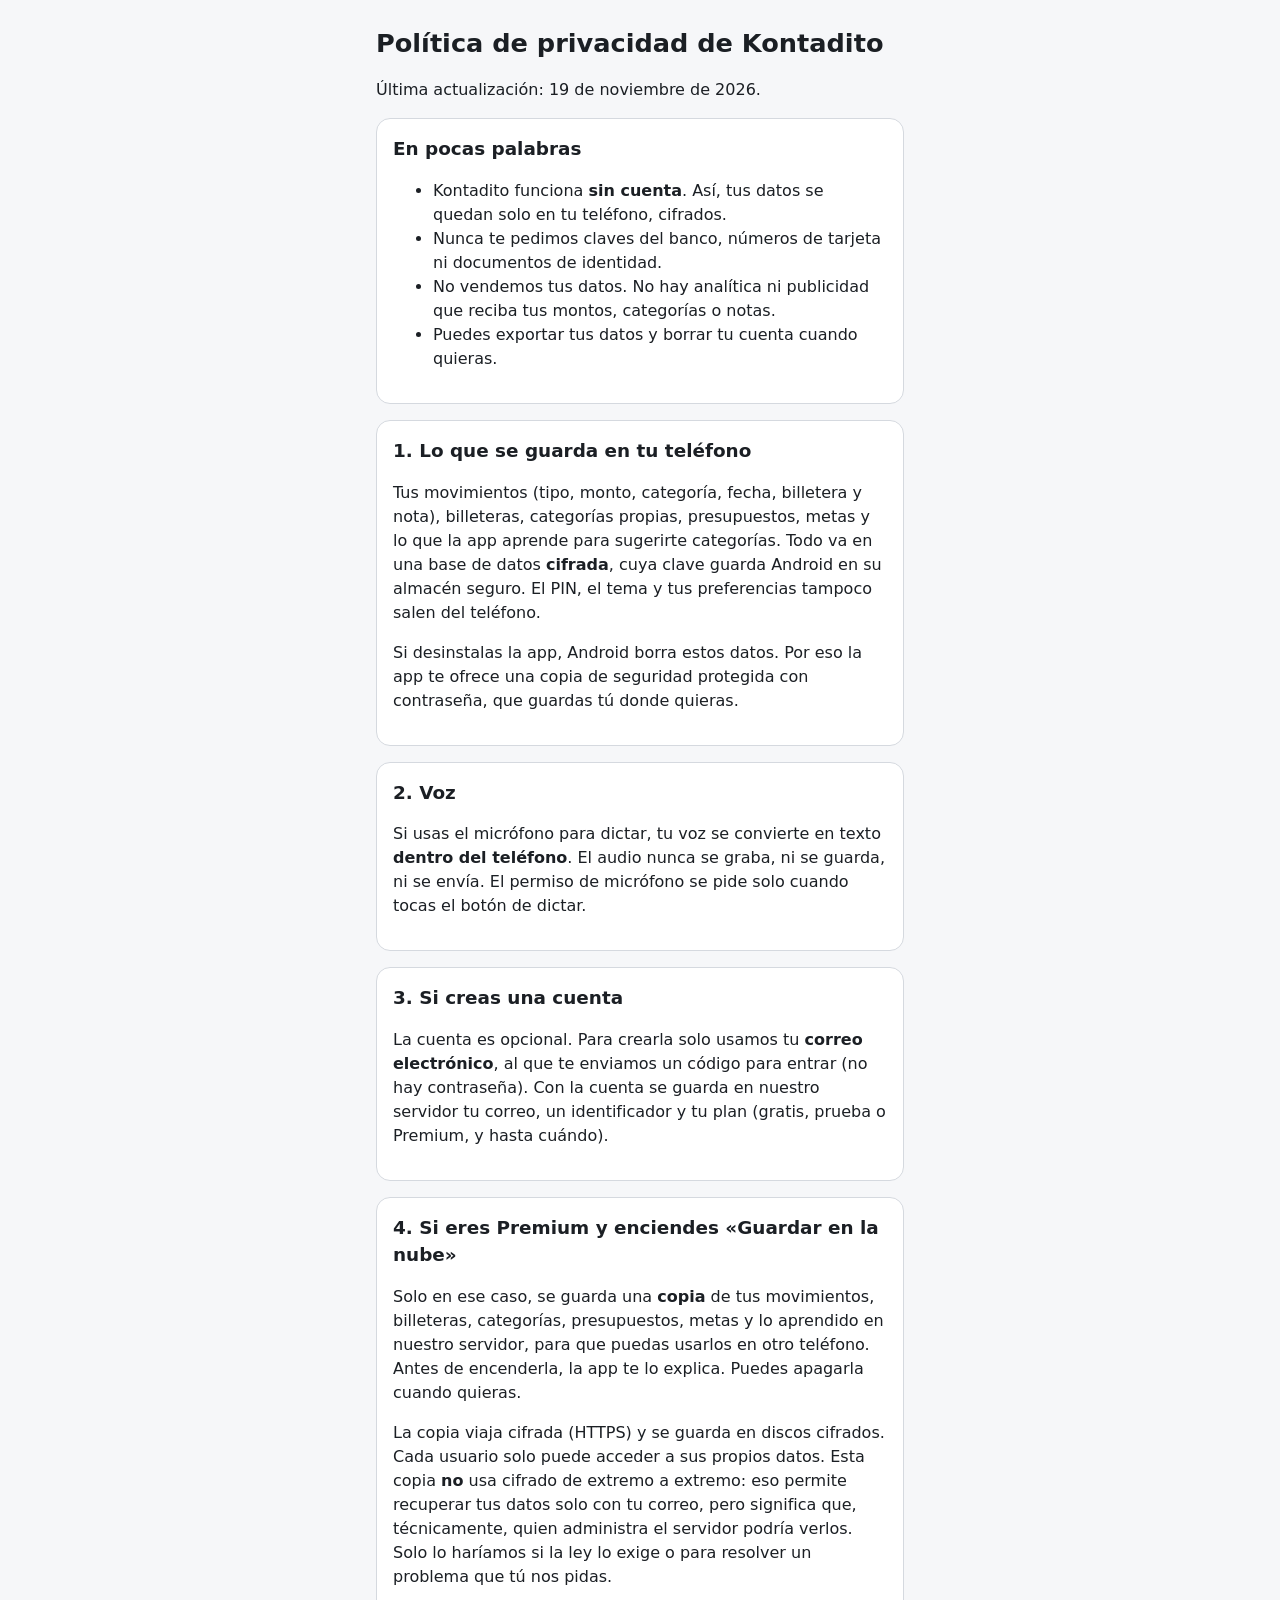
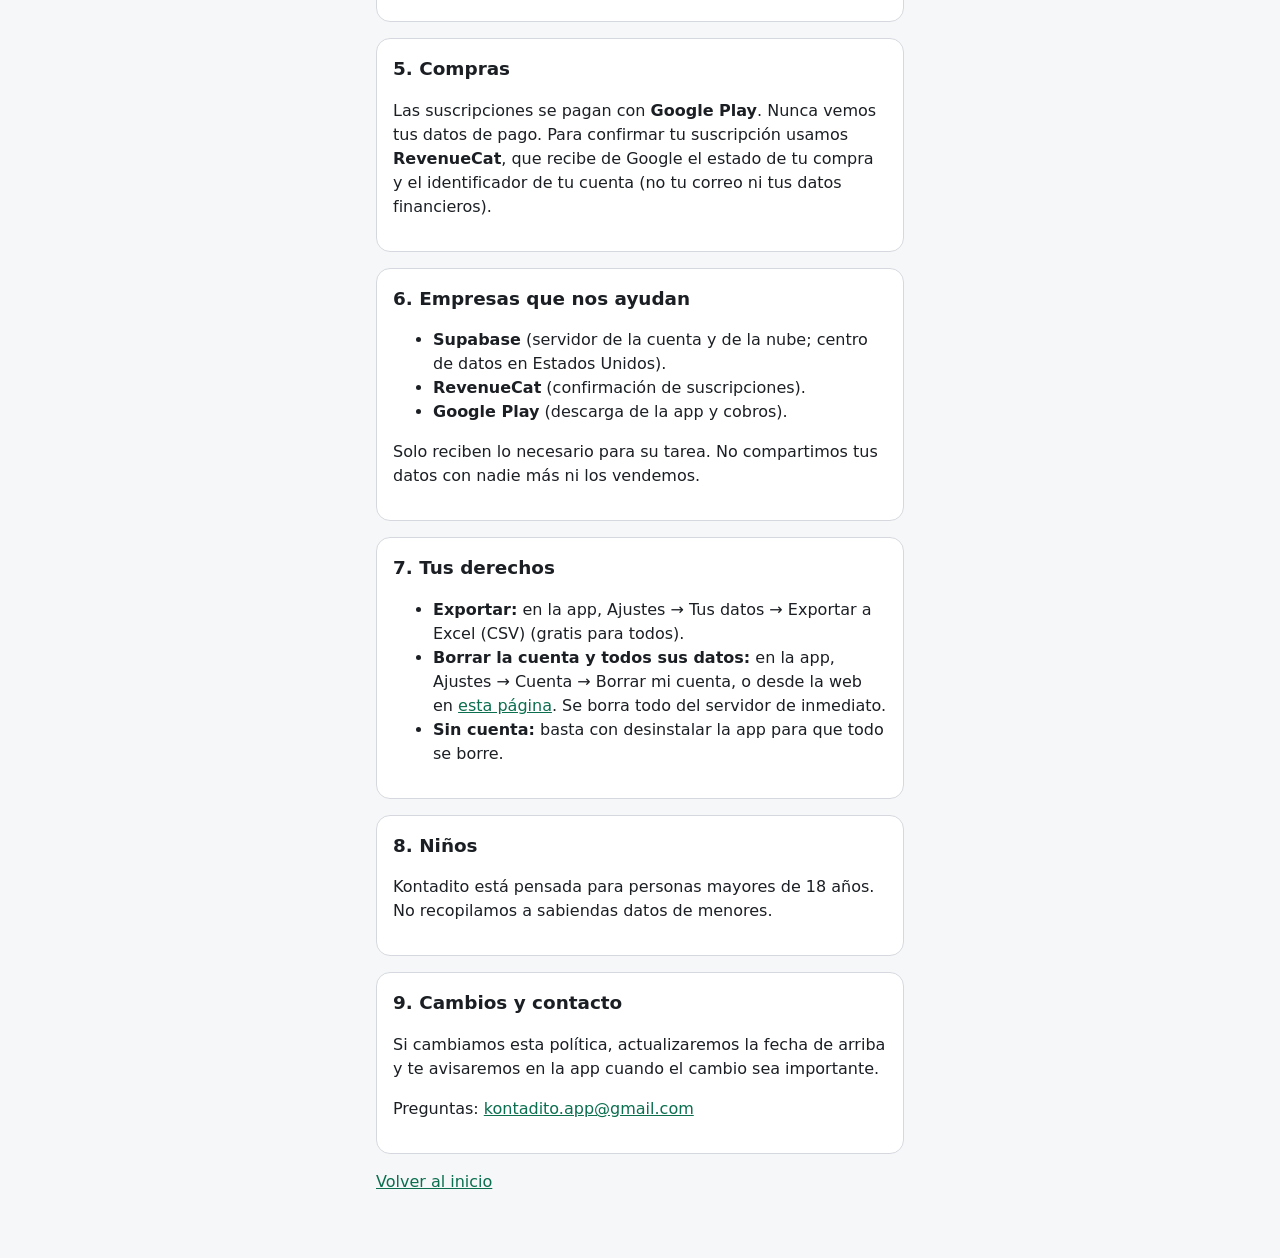
==== privacidad.html @ d3157e6e "Política de privacidad y enlace en el inicio Co-Authored-By: Claude Opus 5.5 <noreply@anthropic.com>" ====
<!doctype html>
<html lang="es">
<head>
  <meta charset="utf-8">
  <meta name="viewport" content="width=device-width, initial-scale=1">
  <meta http-equiv="Content-Security-Policy" content="default-src 'none'; style-src 'self'; img-src 'self'; base-uri 'none'; form-action 'none'">
  <meta name="referrer" content="no-referrer">
  <title>Política de privacidad · Kontadito</title>
  <link rel="stylesheet" href="estilos.css">
</head>
<body>
  <main>
    <h1>Política de privacidad de Kontadito</h1>
    <p>Última actualización: 19 de noviembre de 2026.</p>

    <section class="tarjeta">
      <h2>En pocas palabras</h2>
      <ul>
        <li>Kontadito funciona <strong>sin cuenta</strong>. Así, tus datos se quedan solo en tu teléfono, cifrados.</li>
        <li>Nunca te pedimos claves del banco, números de tarjeta ni documentos de identidad.</li>
        <li>No vendemos tus datos. No hay analítica ni publicidad que reciba tus montos, categorías o notas.</li>
        <li>Puedes exportar tus datos y borrar tu cuenta cuando quieras.</li>
      </ul>
    </section>

    <section class="tarjeta">
      <h2>1. Lo que se guarda en tu teléfono</h2>
      <p>Tus movimientos (tipo, monto, categoría, fecha, billetera y nota), billeteras, categorías propias,
        presupuestos, metas y lo que la app aprende para sugerirte categorías. Todo va en una base de datos
        <strong>cifrada</strong>, cuya clave guarda Android en su almacén seguro. El PIN, el tema y tus
        preferencias tampoco salen del teléfono.</p>
      <p>Si desinstalas la app, Android borra estos datos. Por eso la app te ofrece una copia de seguridad
        protegida con contraseña, que guardas tú donde quieras.</p>
    </section>

    <section class="tarjeta">
      <h2>2. Voz</h2>
      <p>Si usas el micrófono para dictar, tu voz se convierte en texto <strong>dentro del teléfono</strong>.
        El audio nunca se graba, ni se guarda, ni se envía. El permiso de micrófono se pide solo cuando tocas
        el botón de dictar.</p>
    </section>

    <section class="tarjeta">
      <h2>3. Si creas una cuenta</h2>
      <p>La cuenta es opcional. Para crearla solo usamos tu <strong>correo electrónico</strong>, al que te
        enviamos un código para entrar (no hay contraseña). Con la cuenta se guarda en nuestro servidor tu
        correo, un identificador y tu plan (gratis, prueba o Premium, y hasta cuándo).</p>
    </section>

    <section class="tarjeta">
      <h2>4. Si eres Premium y enciendes «Guardar en la nube»</h2>
      <p>Solo en ese caso, se guarda una <strong>copia</strong> de tus movimientos, billeteras, categorías,
        presupuestos, metas y lo aprendido en nuestro servidor, para que puedas usarlos en otro teléfono.
        Antes de encenderla, la app te lo explica. Puedes apagarla cuando quieras.</p>
      <p>La copia viaja cifrada (HTTPS) y se guarda en discos cifrados. Cada usuario solo puede acceder a sus
        propios datos. Esta copia <strong>no</strong> usa cifrado de extremo a extremo: eso permite recuperar
        tus datos solo con tu correo, pero significa que, técnicamente, quien administra el servidor podría
        verlos. Solo lo haríamos si la ley lo exige o para resolver un problema que tú nos pidas.</p>
    </section>

    <section class="tarjeta">
      <h2>5. Compras</h2>
      <p>Las suscripciones se pagan con <strong>Google Play</strong>. Nunca vemos tus datos de pago. Para
        confirmar tu suscripción usamos <strong>RevenueCat</strong>, que recibe de Google el estado de tu
        compra y el identificador de tu cuenta (no tu correo ni tus datos financieros).</p>
    </section>

    <section class="tarjeta">
      <h2>6. Empresas que nos ayudan</h2>
      <ul>
        <li><strong>Supabase</strong> (servidor de la cuenta y de la nube; centro de datos en Estados Unidos).</li>
        <li><strong>RevenueCat</strong> (confirmación de suscripciones).</li>
        <li><strong>Google Play</strong> (descarga de la app y cobros).</li>
      </ul>
      <p>Solo reciben lo necesario para su tarea. No compartimos tus datos con nadie más ni los vendemos.</p>
    </section>

    <section class="tarjeta">
      <h2>7. Tus derechos</h2>
      <ul>
        <li><strong>Exportar:</strong> en la app, Ajustes → Tus datos → Exportar a Excel (CSV) (gratis para todos).</li>
        <li><strong>Borrar la cuenta y todos sus datos:</strong> en la app, Ajustes → Cuenta → Borrar mi cuenta,
          o desde la web en <a href="borrar-cuenta.html">esta página</a>. Se borra todo del servidor de inmediato.</li>
        <li><strong>Sin cuenta:</strong> basta con desinstalar la app para que todo se borre.</li>
      </ul>
    </section>

    <section class="tarjeta">
      <h2>8. Niños</h2>
      <p>Kontadito está pensada para personas mayores de 18 años. No recopilamos a sabiendas datos de menores.</p>
    </section>

    <section class="tarjeta">
      <h2>9. Cambios y contacto</h2>
      <p>Si cambiamos esta política, actualizaremos la fecha de arriba y te avisaremos en la app cuando el
        cambio sea importante.</p>
      <p>Preguntas: <a href="mailto:kontadito.app@gmail.com">kontadito.app@gmail.com</a></p>
    </section>

    <p><a href="index.html">Volver al inicio</a></p>
  </main>
</body>
</html>
---- estilos.css ----
:root {
  --fondo: #f6f7f9;
  --superficie: #ffffff;
  --texto: #1b1f24;
  --secundario: #525a64;
  --borde: #d5d9df;
  --primario: #0b6e4f;
  --peligro: #b3261e;
}
@media (prefers-color-scheme: dark) {
  :root {
    --fondo: #121417;
    --superficie: #1c1f24;
    --texto: #eef0f3;
    --secundario: #b4bac2;
    --borde: #3a3f46;
    --primario: #5fd3a5;
    --peligro: #ff8a80;
  }
}
* { box-sizing: border-box; }
body {
  margin: 0;
  background: var(--fondo);
  color: var(--texto);
  font: 16px/1.5 system-ui, -apple-system, "Segoe UI", Roboto, sans-serif;
}
main { max-width: 560px; margin: 0 auto; padding: 24px 16px 48px; }
h1 { font-size: 1.6rem; margin: 0 0 16px; }
h2 { font-size: 1.15rem; margin: 0 0 8px; }
.tarjeta {
  background: var(--superficie);
  border: 1px solid var(--borde);
  border-radius: 14px;
  padding: 16px;
  margin-bottom: 16px;
}
.oculto { display: none; }
label { display: block; font-weight: 600; margin: 12px 0 6px; }
input {
  width: 100%;
  min-height: 48px;
  font-size: 1rem;
  padding: 0 12px;
  border: 1px solid var(--borde);
  border-radius: 12px;
  background: var(--fondo);
  color: var(--texto);
}
button {
  width: 100%;
  min-height: 48px;
  margin-top: 12px;
  border: 0;
  border-radius: 12px;
  font-size: 1rem;
  font-weight: 700;
  background: var(--primario);
  color: var(--superficie);
  cursor: pointer;
}
button.peligro { background: var(--peligro); }
button:disabled { opacity: 0.5; cursor: default; }
#mensaje { min-height: 1.5em; }
#mensaje.error { color: var(--peligro); font-weight: 600; }
a { color: var(--primario); }
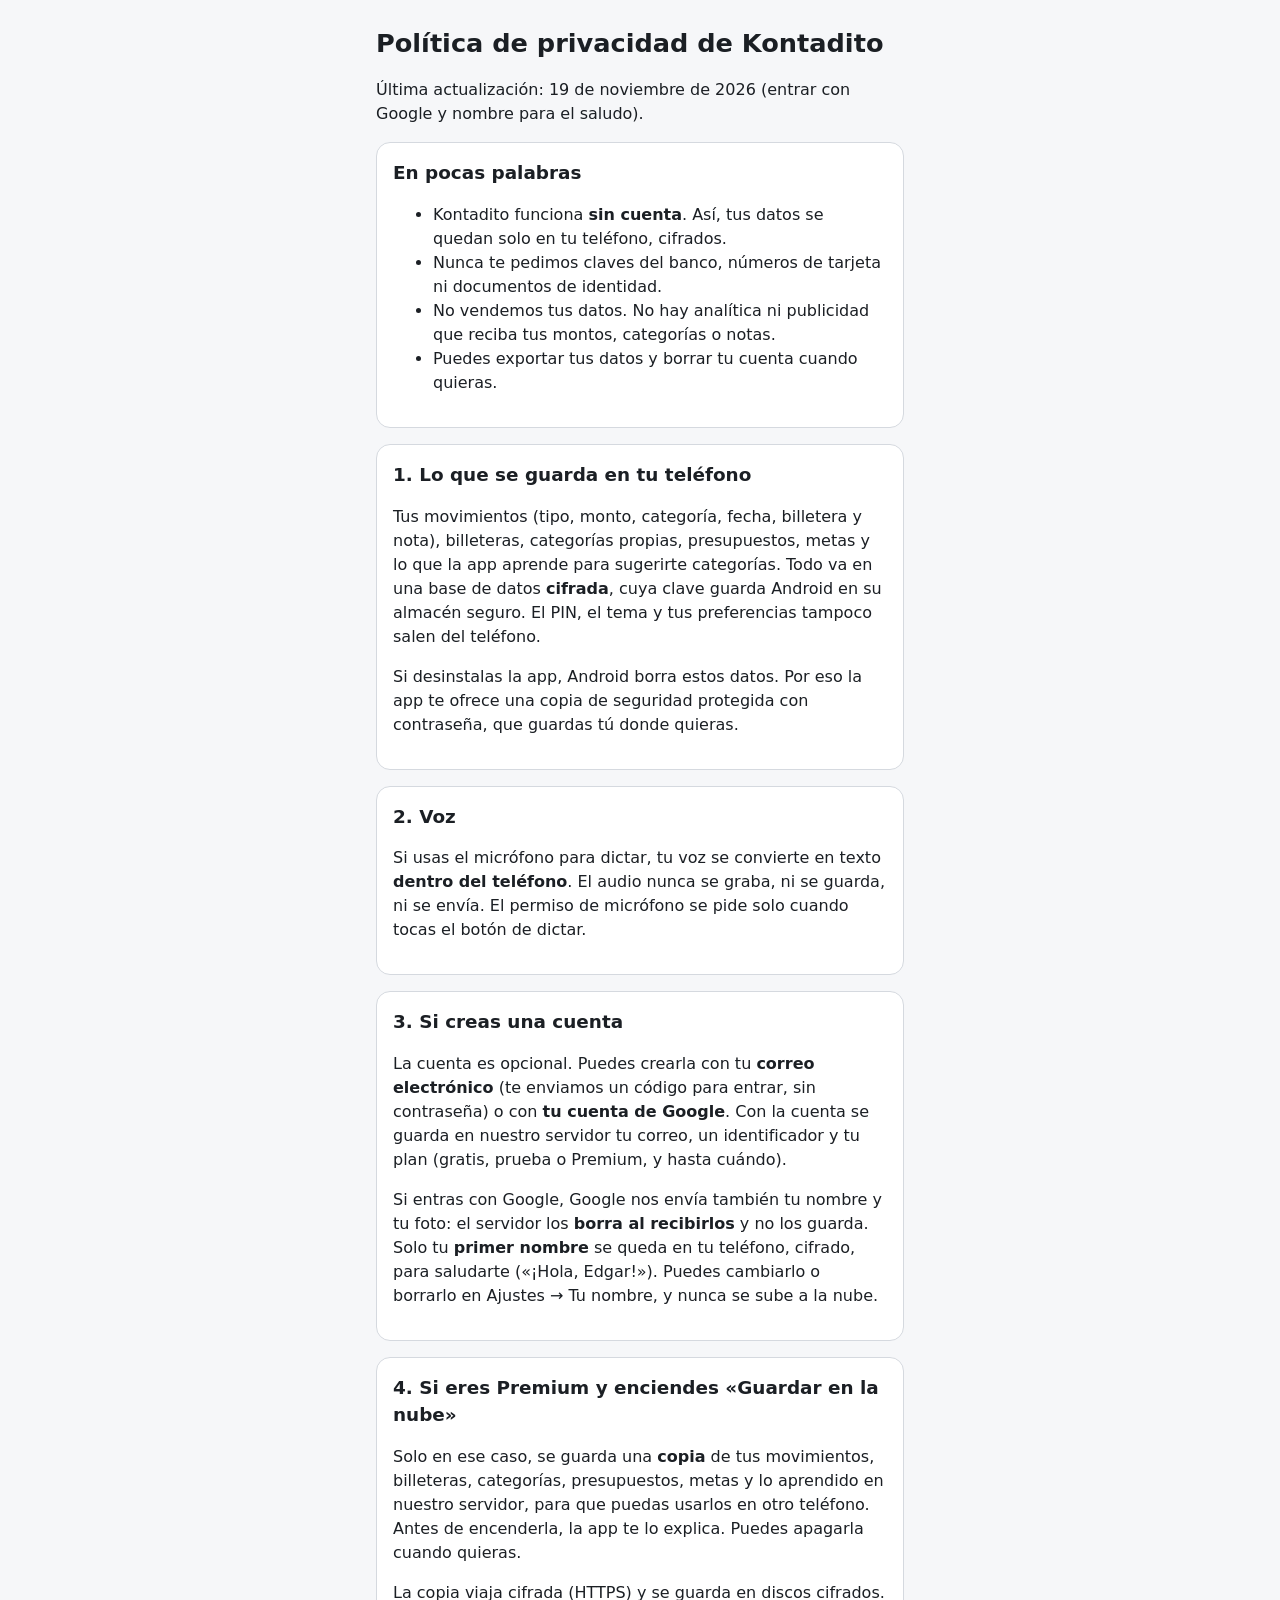
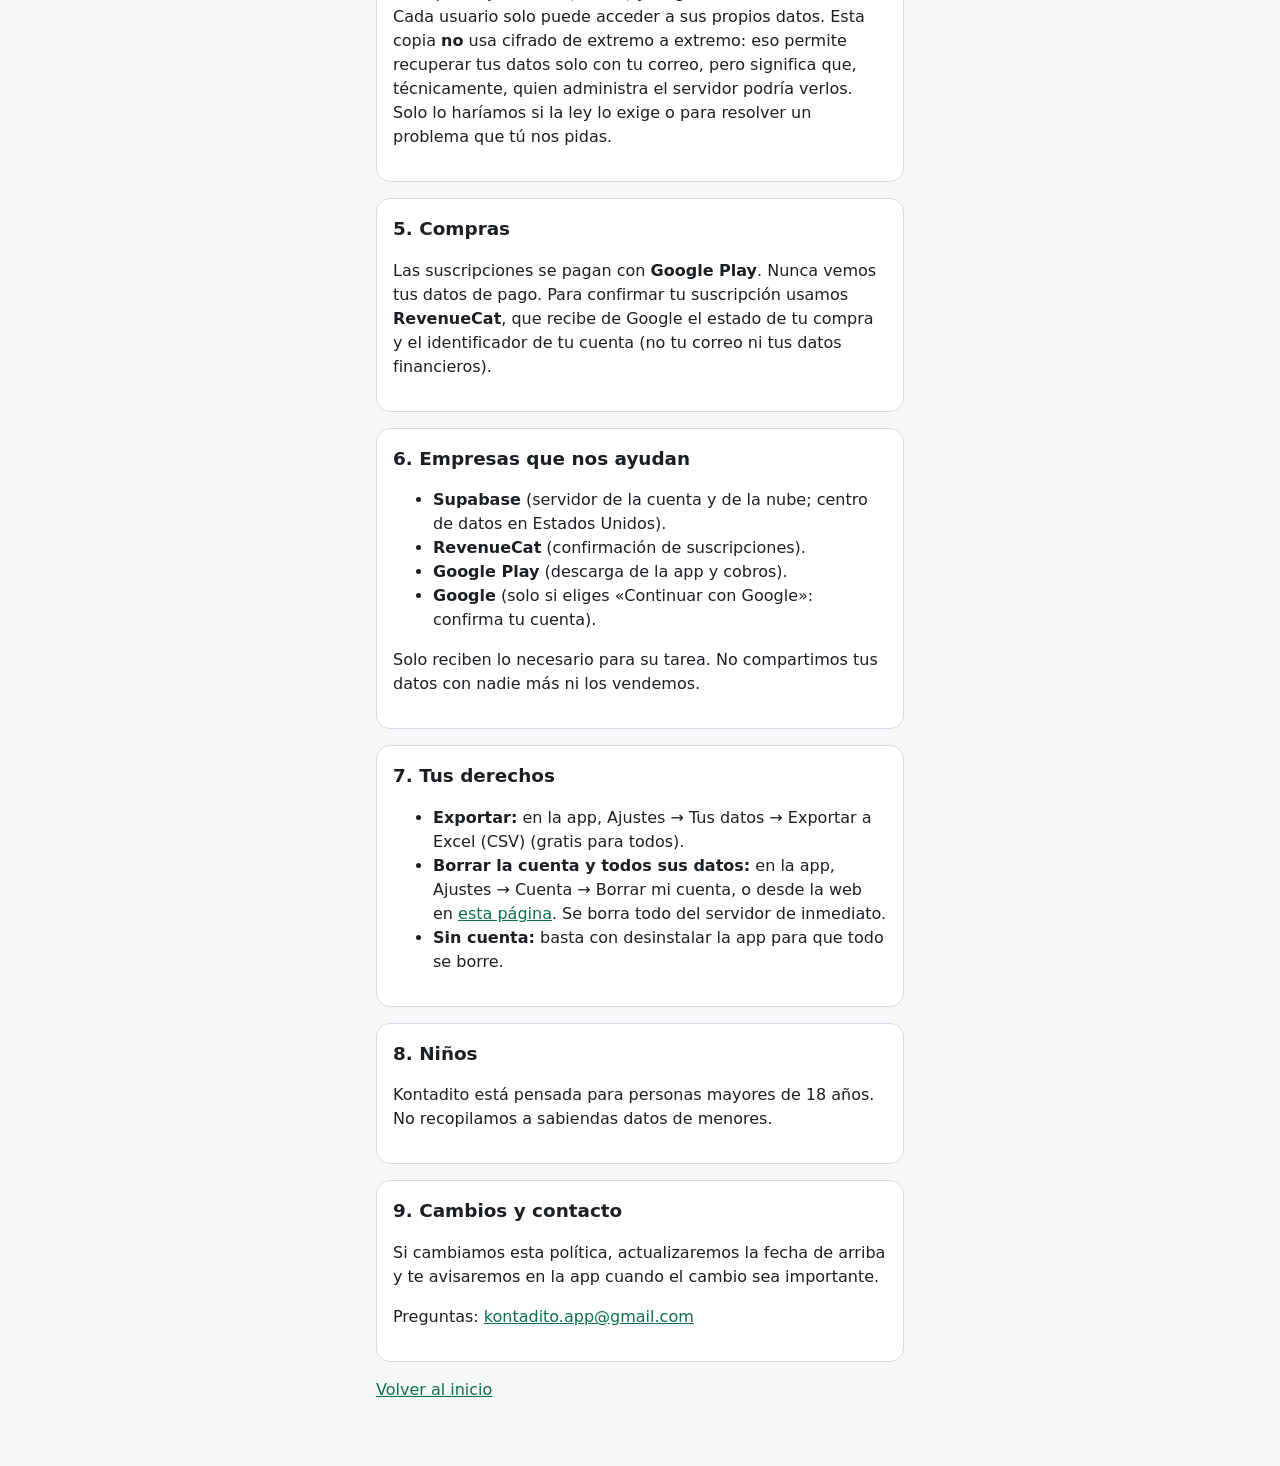
==== commit 1ef32f57: "Privacidad: entrar con Google (nombre y foto se borran en el servidor) y nombre para el saludo Co-Au" ====
--- a/privacidad.html
+++ b/privacidad.html
@@ -11,7 +11,7 @@
 <body>
   <main>
     <h1>Política de privacidad de Kontadito</h1>
-    <p>Última actualización: 19 de noviembre de 2026.</p>
+    <p>Última actualización: 19 de noviembre de 2026 (entrar con Google y nombre para el saludo).</p>
 
     <section class="tarjeta">
       <h2>En pocas palabras</h2>
@@ -42,9 +42,12 @@
 
     <section class="tarjeta">
       <h2>3. Si creas una cuenta</h2>
-      <p>La cuenta es opcional. Para crearla solo usamos tu <strong>correo electrónico</strong>, al que te
-        enviamos un código para entrar (no hay contraseña). Con la cuenta se guarda en nuestro servidor tu
-        correo, un identificador y tu plan (gratis, prueba o Premium, y hasta cuándo).</p>
+      <p>La cuenta es opcional. Puedes crearla con tu <strong>correo electrónico</strong> (te enviamos un código
+        para entrar, sin contraseña) o con <strong>tu cuenta de Google</strong>. Con la cuenta se guarda en nuestro
+        servidor tu correo, un identificador y tu plan (gratis, prueba o Premium, y hasta cuándo).</p>
+      <p>Si entras con Google, Google nos envía también tu nombre y tu foto: el servidor los <strong>borra al
+        recibirlos</strong> y no los guarda. Solo tu <strong>primer nombre</strong> se queda en tu teléfono, cifrado,
+        para saludarte («¡Hola, Edgar!»). Puedes cambiarlo o borrarlo en Ajustes → Tu nombre, y nunca se sube a la nube.</p>
     </section>
 
     <section class="tarjeta">
@@ -71,6 +74,7 @@
         <li><strong>Supabase</strong> (servidor de la cuenta y de la nube; centro de datos en Estados Unidos).</li>
         <li><strong>RevenueCat</strong> (confirmación de suscripciones).</li>
         <li><strong>Google Play</strong> (descarga de la app y cobros).</li>
+        <li><strong>Google</strong> (solo si eliges «Continuar con Google»: confirma tu cuenta).</li>
       </ul>
       <p>Solo reciben lo necesario para su tarea. No compartimos tus datos con nadie más ni los vendemos.</p>
     </section>
